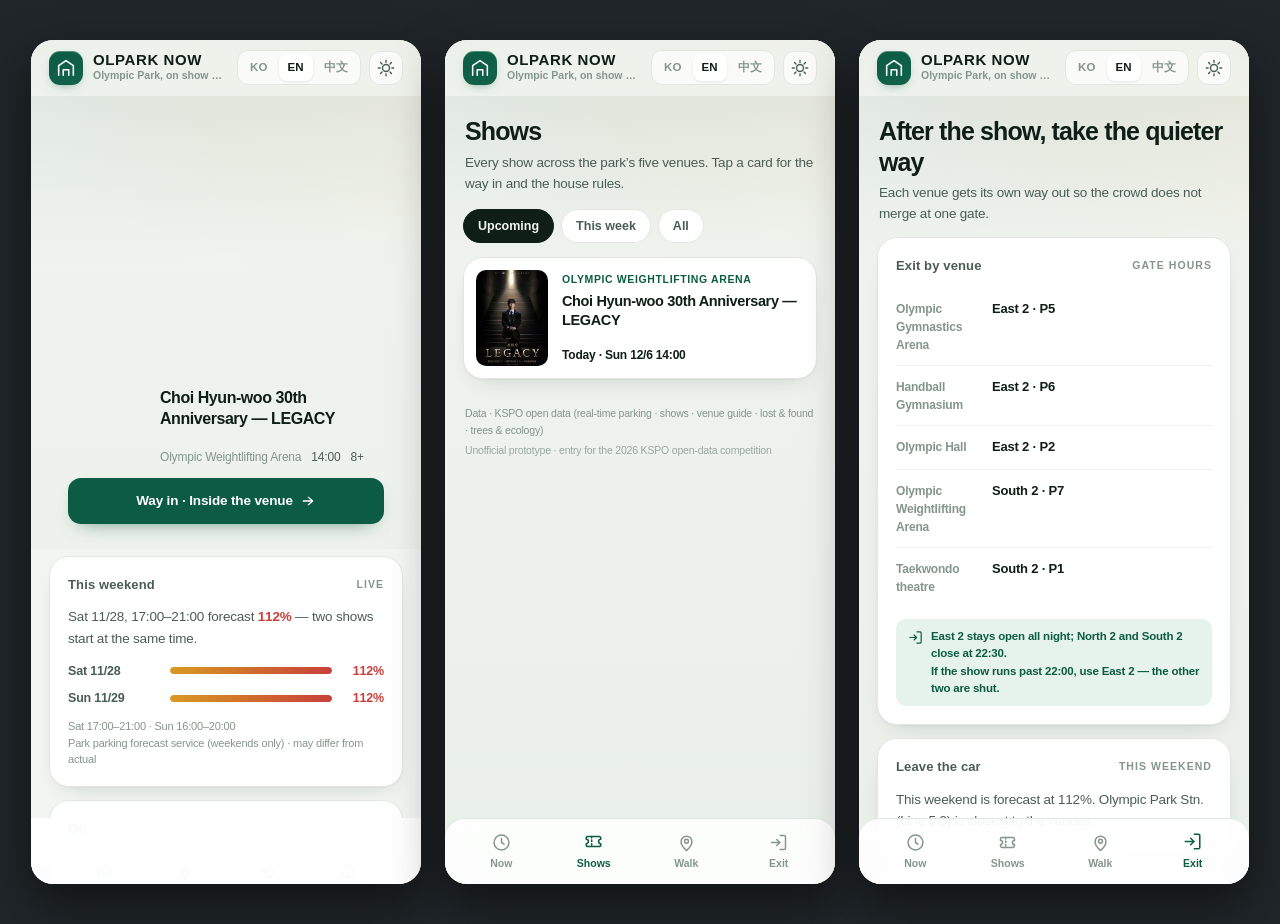
==== _mobile.html @ 3360a1dd "tmp: 모바일 미리보기" ====
<!doctype html><html><head><meta charset="utf-8"><title>mobile preview</title>
<style>
html,body{margin:0;background:#20262a;display:flex;justify-content:center;align-items:flex-start;gap:24px;padding:20px 0}
iframe{width:390px;height:844px;border:0;border-radius:22px;box-shadow:0 20px 50px rgba(0,0,0,.5);background:#fff}
</style></head><body>
<iframe src="./index.html"></iframe>
<iframe src="./index.html#shows"></iframe>
<iframe src="./index.html#exit"></iframe>
</body></html>
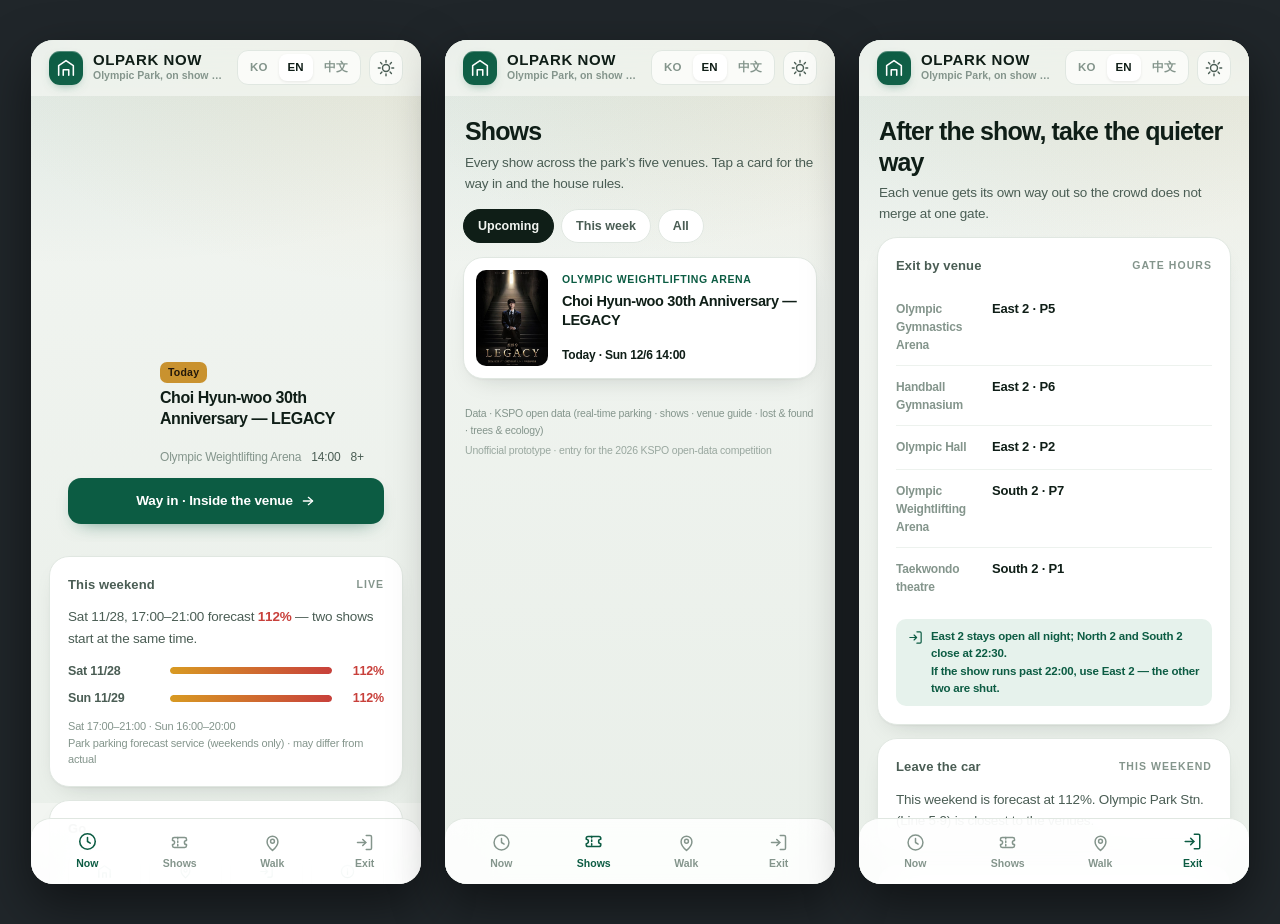
==== commit 3254e389: "chore: SW 업데이트 경로 보강, 모바일 미리보기 쿼리" ====
--- a/_mobile.html
+++ b/_mobile.html
@@ -3,7 +3,7 @@
 html,body{margin:0;background:#20262a;display:flex;justify-content:center;align-items:flex-start;gap:24px;padding:20px 0}
 iframe{width:390px;height:844px;border:0;border-radius:22px;box-shadow:0 20px 50px rgba(0,0,0,.5);background:#fff}
 </style></head><body>
-<iframe src="./index.html"></iframe>
-<iframe src="./index.html#shows"></iframe>
-<iframe src="./index.html#exit"></iframe>
+<iframe src="./index.html?m=1"></iframe>
+<iframe src="./index.html?m=1#shows"></iframe>
+<iframe src="./index.html?m=1#exit"></iframe>
 </body></html>
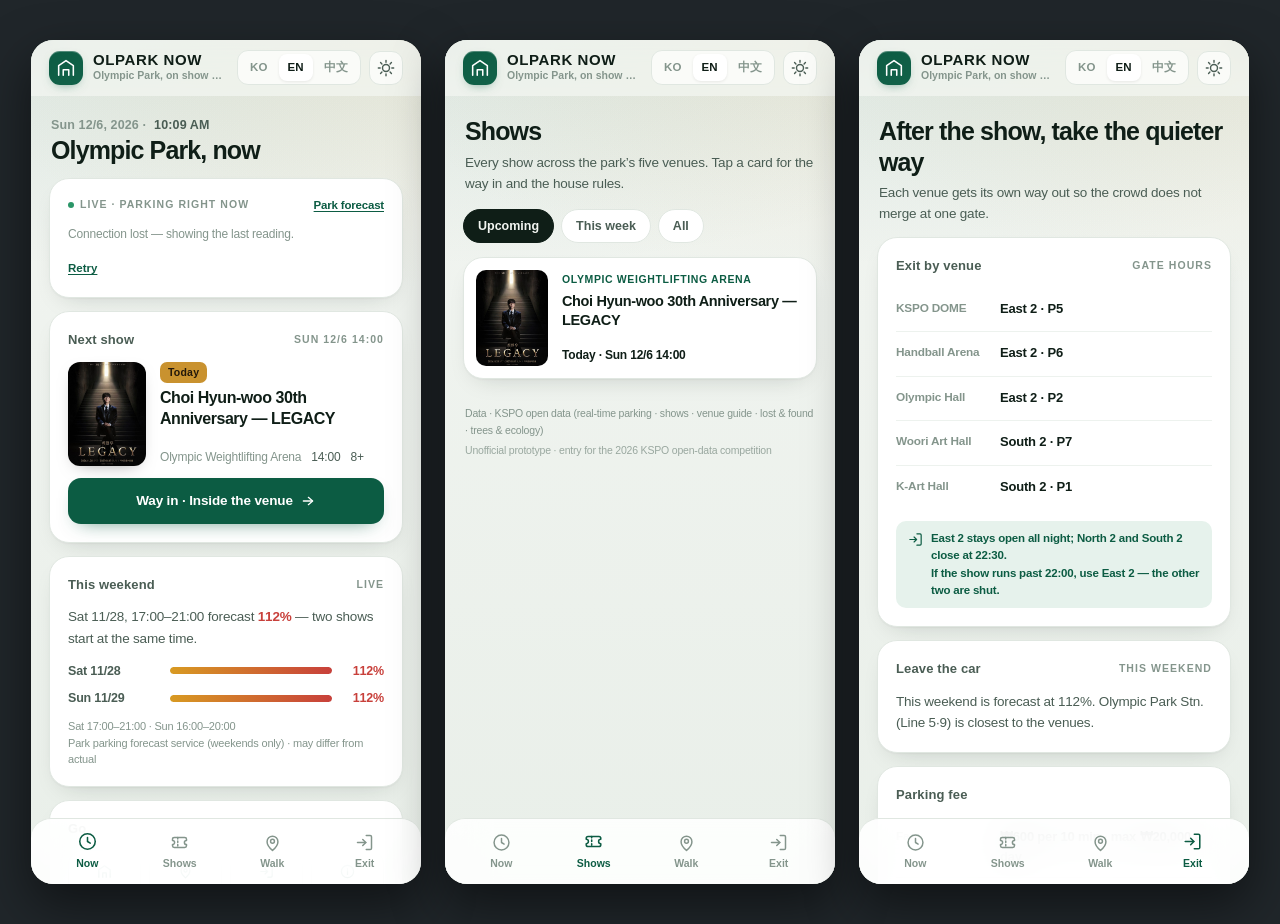
==== commit 477f93ef: "tmp: preview m=2" ====
--- a/_mobile.html
+++ b/_mobile.html
@@ -3,7 +3,7 @@
 html,body{margin:0;background:#20262a;display:flex;justify-content:center;align-items:flex-start;gap:24px;padding:20px 0}
 iframe{width:390px;height:844px;border:0;border-radius:22px;box-shadow:0 20px 50px rgba(0,0,0,.5);background:#fff}
 </style></head><body>
-<iframe src="./index.html?m=1"></iframe>
-<iframe src="./index.html?m=1#shows"></iframe>
-<iframe src="./index.html?m=1#exit"></iframe>
+<iframe src="./index.html?m=2"></iframe>
+<iframe src="./index.html?m=2#shows"></iframe>
+<iframe src="./index.html?m=2#exit"></iframe>
 </body></html>
